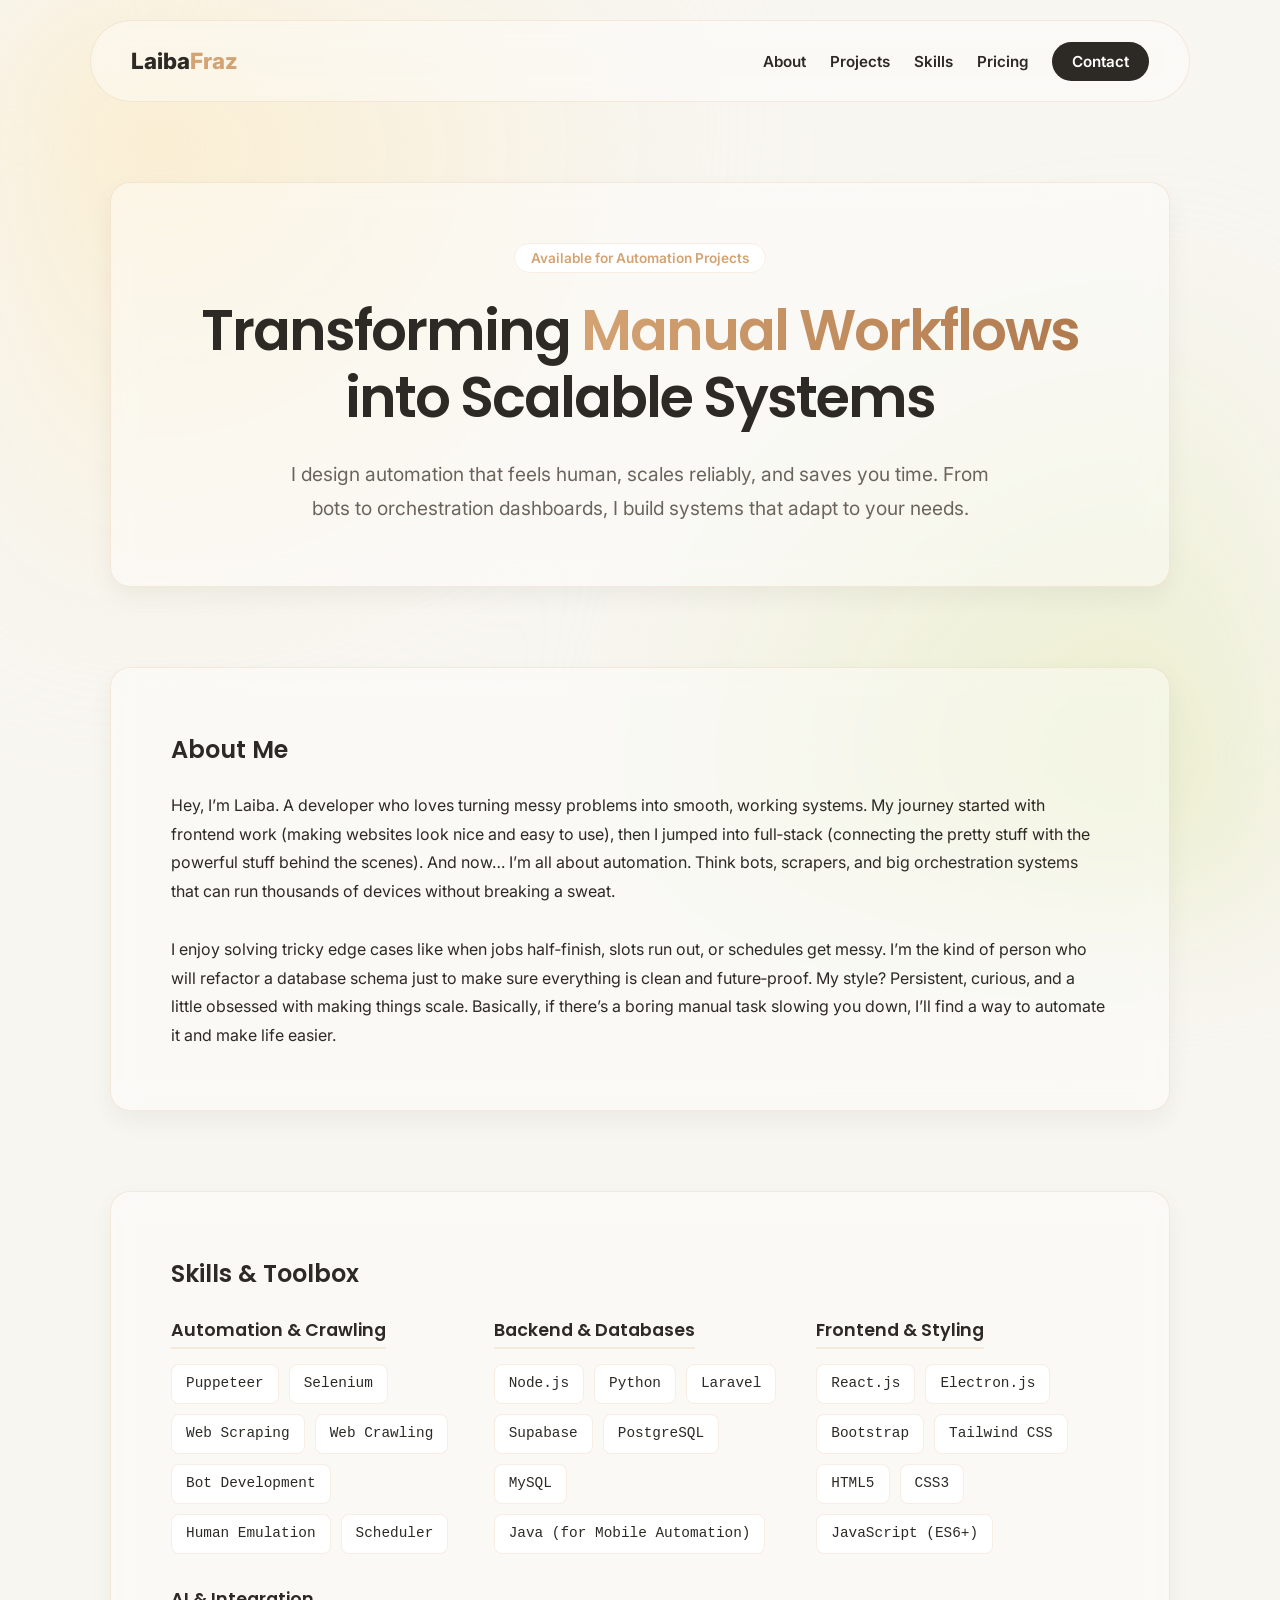
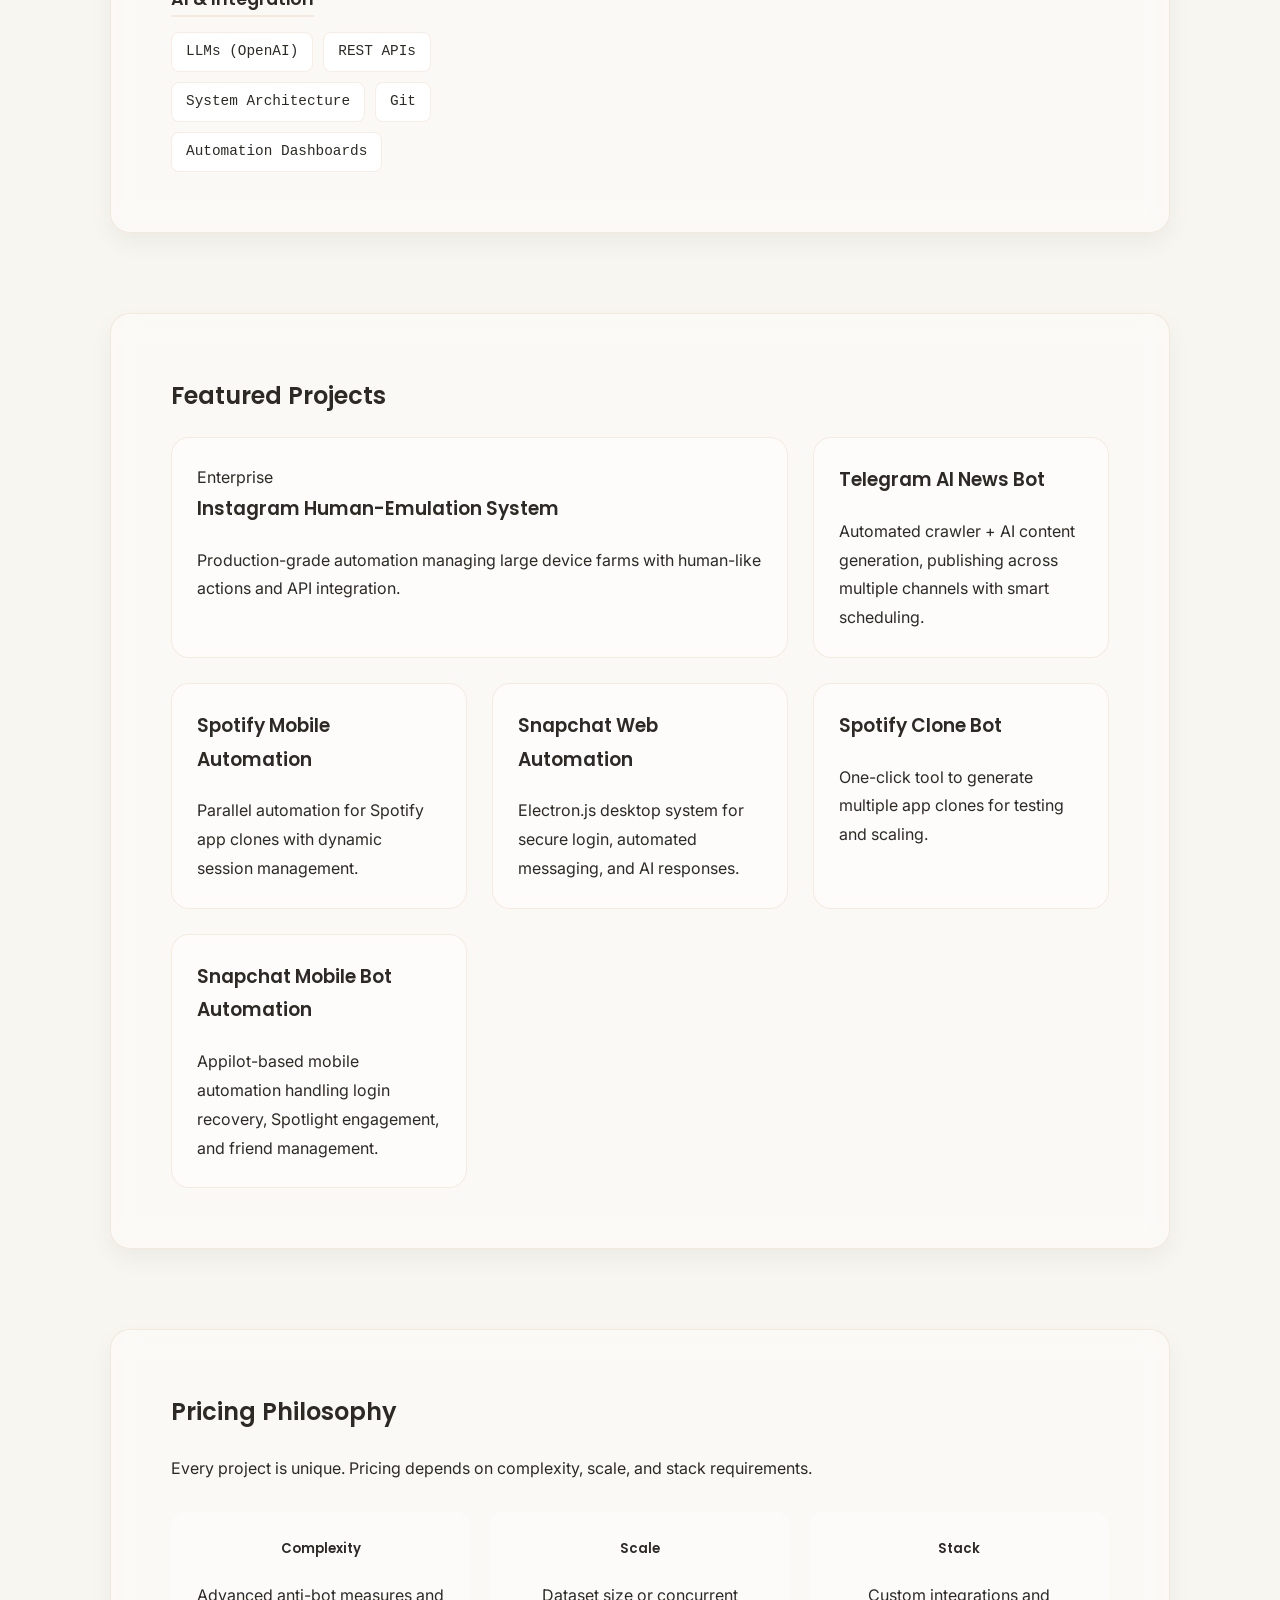
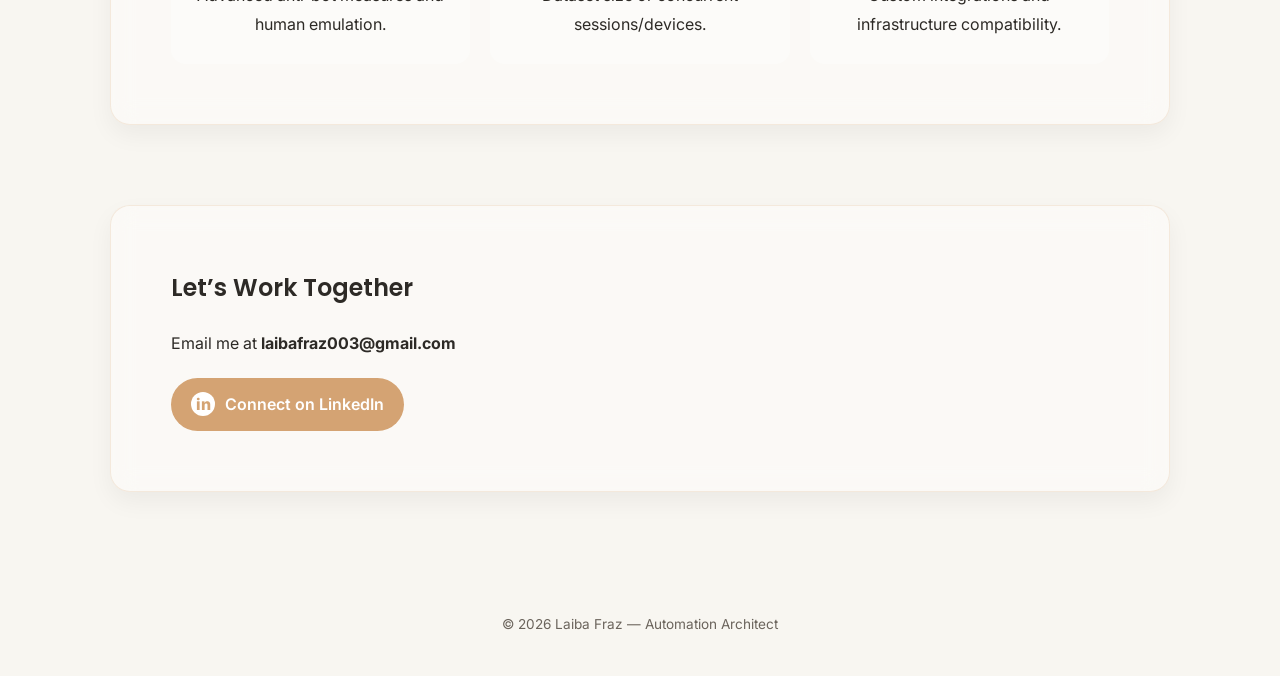
==== index.html @ 7b73992c "Add files via upload" ====
<!DOCTYPE html>
<html lang="en">
<head>
  <meta charset="UTF-8">
  <meta name="viewport" content="width=device-width, initial-scale=1.0">
  <title>Laiba Fraz | Automation Architect</title>
  <link rel="stylesheet" href="index.css">
  <link href="https://fonts.googleapis.com/css2?family=Poppins:wght@400;600;800&family=Inter:wght@300;400;600&display=swap" rel="stylesheet">
</head>
<body>

  <div class="blur-bg"></div>

  <!-- Navigation -->
  <nav class="glass-nav">
    <div class="logo">Laiba<span>Fraz</span></div>
    <div class="nav-links">
      <a href="#about">About</a>
      <a href="#projects">Projects</a>
      <a href="#skills">Skills</a>
      <a href="#pricing">Pricing</a>
      <a href="#contact" class="btn-contact">Contact</a>
    </div>
  </nav>

  <!-- Main Body -->
  <main class="container">

    <!-- Hero Section -->
    <section class="hero-section card">
      <div class="hero-content">
        <span class="status-badge">Available for Automation Projects</span>
        <h1>Transforming <span class="gradient-text">Manual Workflows</span> into Scalable Systems</h1>
        <p>I design automation that feels human, scales reliably, and saves you time. From bots to orchestration dashboards, I build systems that adapt to your needs.</p>
      </div>
    </section>

    <!-- About Section -->
    <section id="about" class="card">
      <h2>About Me</h2>
      <p>
        Hey, I’m Laiba. A developer who loves turning messy problems into smooth, working systems. My journey started with frontend work (making websites look nice and easy to use), then I jumped into full‑stack (connecting the pretty stuff with the powerful stuff behind the scenes). And now… I’m all about automation. Think bots, scrapers, and big orchestration systems that can run thousands of devices without breaking a sweat.
      </p>
      <br>
      <p>
        I enjoy solving tricky edge cases like when jobs half‑finish, slots run out, or schedules get messy. I’m the kind of person who will refactor a database schema just to make sure everything is clean and future‑proof. My style? Persistent, curious, and a little obsessed with making things scale. Basically, if there’s a boring manual task slowing you down, I’ll find a way to automate it and make life easier.
      </p>
    </section>

    <!-- Skills Section -->
    <section id="skills" class="card">
      <h2>Skills & Toolbox</h2>
      <div class="skills-container">

        <div class="skill-category">
          <h4>Automation & Crawling</h4>
          <div class="skill-chips">
            <span>Puppeteer</span><span>Selenium</span><span>Web Scraping</span>
            <span>Web Crawling</span><span>Bot Development</span><span>Human Emulation</span>
            <span>Scheduler</span>
          </div>
        </div>

        <div class="skill-category">
          <h4>Backend & Databases</h4>
          <div class="skill-chips">
            <span>Node.js</span><span>Python</span><span>Laravel</span>
            <span>Supabase</span><span>PostgreSQL</span><span>MySQL</span>
            <span>Java (for Mobile Automation)</span>
          </div>
        </div>

        <div class="skill-category">
          <h4>Frontend & Styling</h4>
          <div class="skill-chips">
            <span>React.js</span><span>Electron.js</span><span>Bootstrap</span>
            <span>Tailwind CSS</span><span>HTML5</span><span>CSS3</span>
            <span>JavaScript (ES6+)</span>
          </div>
        </div>

        <div class="skill-category">
          <h4>AI & Integration</h4>
          <div class="skill-chips">
            <span>LLMs (OpenAI)</span><span>REST APIs</span><span>System Architecture</span>
            <span>Git</span><span>Automation Dashboards</span>
          </div>
        </div>

      </div>
    </section>

    <!-- Projects Section -->
    <section id="projects" class="card">
      <h2>Featured Projects</h2>
      <div class="bento-grid">
        <a href="project-instagram.html" class="bento-item main-project glass">
          <span class="p-tag">Enterprise</span>
          <h3>Instagram Human-Emulation System</h3>
          <p>Production-grade automation managing large device farms with human-like actions and API integration.</p>
        </a>
        <a href="project-telegram.html" class="bento-item glass">
          <h3>Telegram AI News Bot</h3>
          <p>Automated crawler + AI content generation, publishing across multiple channels with smart scheduling.</p>
        </a>
        <a href="project-spotify.html" class="bento-item glass">
          <h3>Spotify Mobile Automation</h3>
          <p>Parallel automation for Spotify app clones with dynamic session management.</p>
        </a>
        <a href="project-snapchat.html" class="bento-item glass">
          <h3>Snapchat Web Automation</h3>
          <p>Electron.js desktop system for secure login, automated messaging, and AI responses.</p>
        </a>
        <a href="project-clone.html" class="bento-item glass">
          <h3>Spotify Clone Bot</h3>
          <p>One-click tool to generate multiple app clones for testing and scaling.</p>
        </a>
        <a href="project-snapchat-mobile.html" class="bento-item glass">
          <h3>Snapchat Mobile Bot Automation</h3>
          <p>Appilot-based mobile automation handling login recovery, Spotlight engagement, and friend management.</p>
        </a>

      </div>
    </section>

    <!-- Pricing Section -->
    <section id="pricing" class="card">
      <h2>Pricing Philosophy</h2>
      <p>Every project is unique. Pricing depends on complexity, scale, and stack requirements.</p>
      <div class="logic-grid">
        <div class="logic-box">
          <h5>Complexity</h5>
          <p>Advanced anti-bot measures and human emulation.</p>
        </div>
        <div class="logic-box">
          <h5>Scale</h5>
          <p>Dataset size or concurrent sessions/devices.</p>
        </div>
        <div class="logic-box">
          <h5>Stack</h5>
          <p>Custom integrations and infrastructure compatibility.</p>
        </div>
      </div>
    </section>

    <!-- Contact Section -->
    <section id="contact" class="card">
      <h2>Let’s Work Together</h2>
      <p>Email me at <strong>laibafraz003@gmail.com</strong></p>
      <div class="linkedin-badge">
        <a href="https://www.linkedin.com/in/laiba-fraz/" target="_blank">
          <span class="linkedin-icon">in</span> Connect on LinkedIn
        </a>
      </div>
    </section>

  </main>

  <!-- Footer -->
  <footer class="footer">
    <p>© 2026 Laiba Fraz — Automation Architect</p>
  </footer>

</body>
</html>
---- index.css ----
:root {
  --bg: #f8f6f1;
  --accent: #d4a373;
  --accent-dark: #b07a4e;
  --text: #2d2a26;
  --text-light: #6b645c;
  --glass: rgba(255, 255, 255, 0.4);
  --border: rgba(212, 163, 115, 0.2);
}

* { margin: 0; padding: 0; box-sizing: border-box; }
body {
  background-color: var(--bg);
  color: var(--text);
  font-family: 'Inter', sans-serif;
  line-height: 1.8;
  overflow-x: hidden;
}

h1, h2, h3, h4, h5 {
  font-family: 'Poppins', sans-serif;
  font-weight: 600;
  margin-bottom: 20px;
}

.container { max-width: 1100px; margin: 0 auto; padding: 0 20px; }

/* Background Animation */
.blur-bg {
  position: fixed; top: 0; left: 0; width: 100%; height: 100%;
  background: radial-gradient(circle at 10% 10%, #faedcd 0%, transparent 40%),
              radial-gradient(circle at 90% 90%, #e9edc9 0%, transparent 40%);
  z-index: -1; filter: blur(80px);
  animation: floatBg 20s infinite alternate ease-in-out;
}
@keyframes floatBg {
  0% { transform: translateY(0px) translateX(0px); }
  100% { transform: translateY(-40px) translateX(30px); }
}

/* Navigation */
.glass-nav {
  display: flex; justify-content: space-between; align-items: center;
  padding: 20px 40px; margin: 20px auto; width: 95%; max-width: 1100px;
  background: var(--glass); backdrop-filter: blur(15px);
  border: 1px solid var(--border); border-radius: 50px;
  position: sticky; top: 20px; z-index: 1000;
  animation: fadeDown 1s ease forwards;
}
@keyframes fadeDown {
  from { opacity: 0; transform: translateY(-20px); }
  to { opacity: 1; transform: translateY(0); }
}
.logo { font-weight: 800; font-size: 1.4rem; }
.logo span { color: var(--accent); }
.nav-links a {
  text-decoration: none; color: var(--text); margin-left: 20px;
  font-size: 0.95rem; font-weight: 600; position: relative;
}
.nav-links a::after {
  content: ""; position: absolute; bottom: -5px; left: 0;
  width: 0%; height: 2px; background: var(--accent);
  transition: width 0.3s ease;
}
.nav-links a:hover::after { width: 100%; }
.btn-contact {
  background: var(--text); color: #fff !important;
  padding: 10px 20px; border-radius: 50px;
  transition: all 0.3s ease;
}
.btn-contact:hover { background: var(--accent); transform: scale(1.05); }

/* Card-style Sections */
.card {
  background: var(--glass);
  backdrop-filter: blur(12px);
  border: 1px solid var(--border);
  border-radius: 20px;
  padding: 60px;
  margin: 80px 0;
  box-shadow: 0 10px 25px rgba(0,0,0,0.05);
  animation: fadeUp 1.2s ease forwards;
}
@keyframes fadeUp {
  from { opacity: 0; transform: translateY(40px); }
  to { opacity: 1; transform: translateY(0); }
}

/* Hero */
.hero-section { text-align: center; }
.status-badge {
  background: #fff; padding: 6px 16px; border-radius: 20px;
  border: 1px solid var(--border); font-size: 0.85rem;
  font-weight: 600; color: var(--accent);
}
h1 { font-size: 3.5rem; letter-spacing: -2px; line-height: 1.2; margin: 25px 0; }
.gradient-text {
  background: linear-gradient(90deg, var(--accent), var(--accent-dark));
  -webkit-background-clip: text; -webkit-text-fill-color: transparent;
  animation: gradientShift 5s infinite alternate;
}
@keyframes gradientShift {
  from { background-position: left; }
  to { background-position: right; }
}
.hero-content p { max-width: 700px; margin: 0 auto; font-size: 1.2rem; color: var(--text-light); }

/* Skills */
.skills-container { display: grid; grid-template-columns: repeat(auto-fit, minmax(220px, 1fr)); gap: 30px; }
.skill-category h4 { margin-bottom: 15px; font-size: 1.1rem; border-bottom: 2px solid var(--border); display: inline-block; }
.skill-chips { display: flex; flex-wrap: wrap; gap: 10px; }
.skill-chips span {
  background: #fff; border: 1px solid var(--border);
  padding: 6px 14px; border-radius: 8px;
  font-size: 0.9rem; font-family: 'Fira Code', monospace;
  transition: all 0.3s ease;
}
.skill-chips span:hover { background: var(--accent); color: #fff; transform: scale(1.1); }

/* Projects */
.bento-grid { display: grid; grid-template-columns: repeat(auto-fit, minmax(280px, 1fr)); gap: 25px; }
.bento-item {
  background: var(--glass); border: 1px solid var(--border);
  border-radius: 18px; padding: 25px;
  transition: all 0.4s ease; text-decoration: none; color: var(--text);
}
.bento-item:hover {
  transform: translateY(-8px) scale(1.02);
  background: #fff; border-color: var(--accent);
  box-shadow: 0 12px 25px rgba(0,0,0,0.1);
}
.main-project { grid-column: span 2; }

/* Pricing */
.logic-grid { display: grid; grid-template-columns: repeat(auto-fit, minmax(220px, 1fr)); gap: 20px; margin-top: 30px; }
.logic-box {
  text-align: center; padding: 25px;
  background: rgba(255,255,255,0.3);
  border-radius: 15px; transition: 0.3s ease;
}
.logic-box:hover { transform: translateY(-5px); background: #fff; box-shadow: 0 8px 15px rgba(0,0,0,0.1); }

/* Contact */
.linkedin-badge {
  margin-top: 20px;
}
.linkedin-badge a {
  display: inline-flex; align-items: center;
  background: var(--accent); color: #fff;
  padding: 12px 20px; border-radius: 50px;
  font-weight: 600; text-decoration: none;
  transition: all 0.3s ease;
}
.linkedin-badge a:hover { background: var(--accent-dark); transform: scale(1.05); }
.linkedin-icon {
  background: #fff; color: var(--accent);
  font-weight: 800; border-radius: 50%;
  width: 24px; height: 24px; display: flex;
  align-items: center; justify-content: center;
  margin-right: 10px;
}

/* Footer */
.footer { text-align: center; padding: 40px; color: var(--text-light); font-size: 0.85rem; }

/* Responsive */
@media (max-width: 768px) {
  h1 { font-size: 2.2rem; }
  .card { padding: 40px; margin: 60px 0; }
  .main-project { grid-column: span 1; }
}
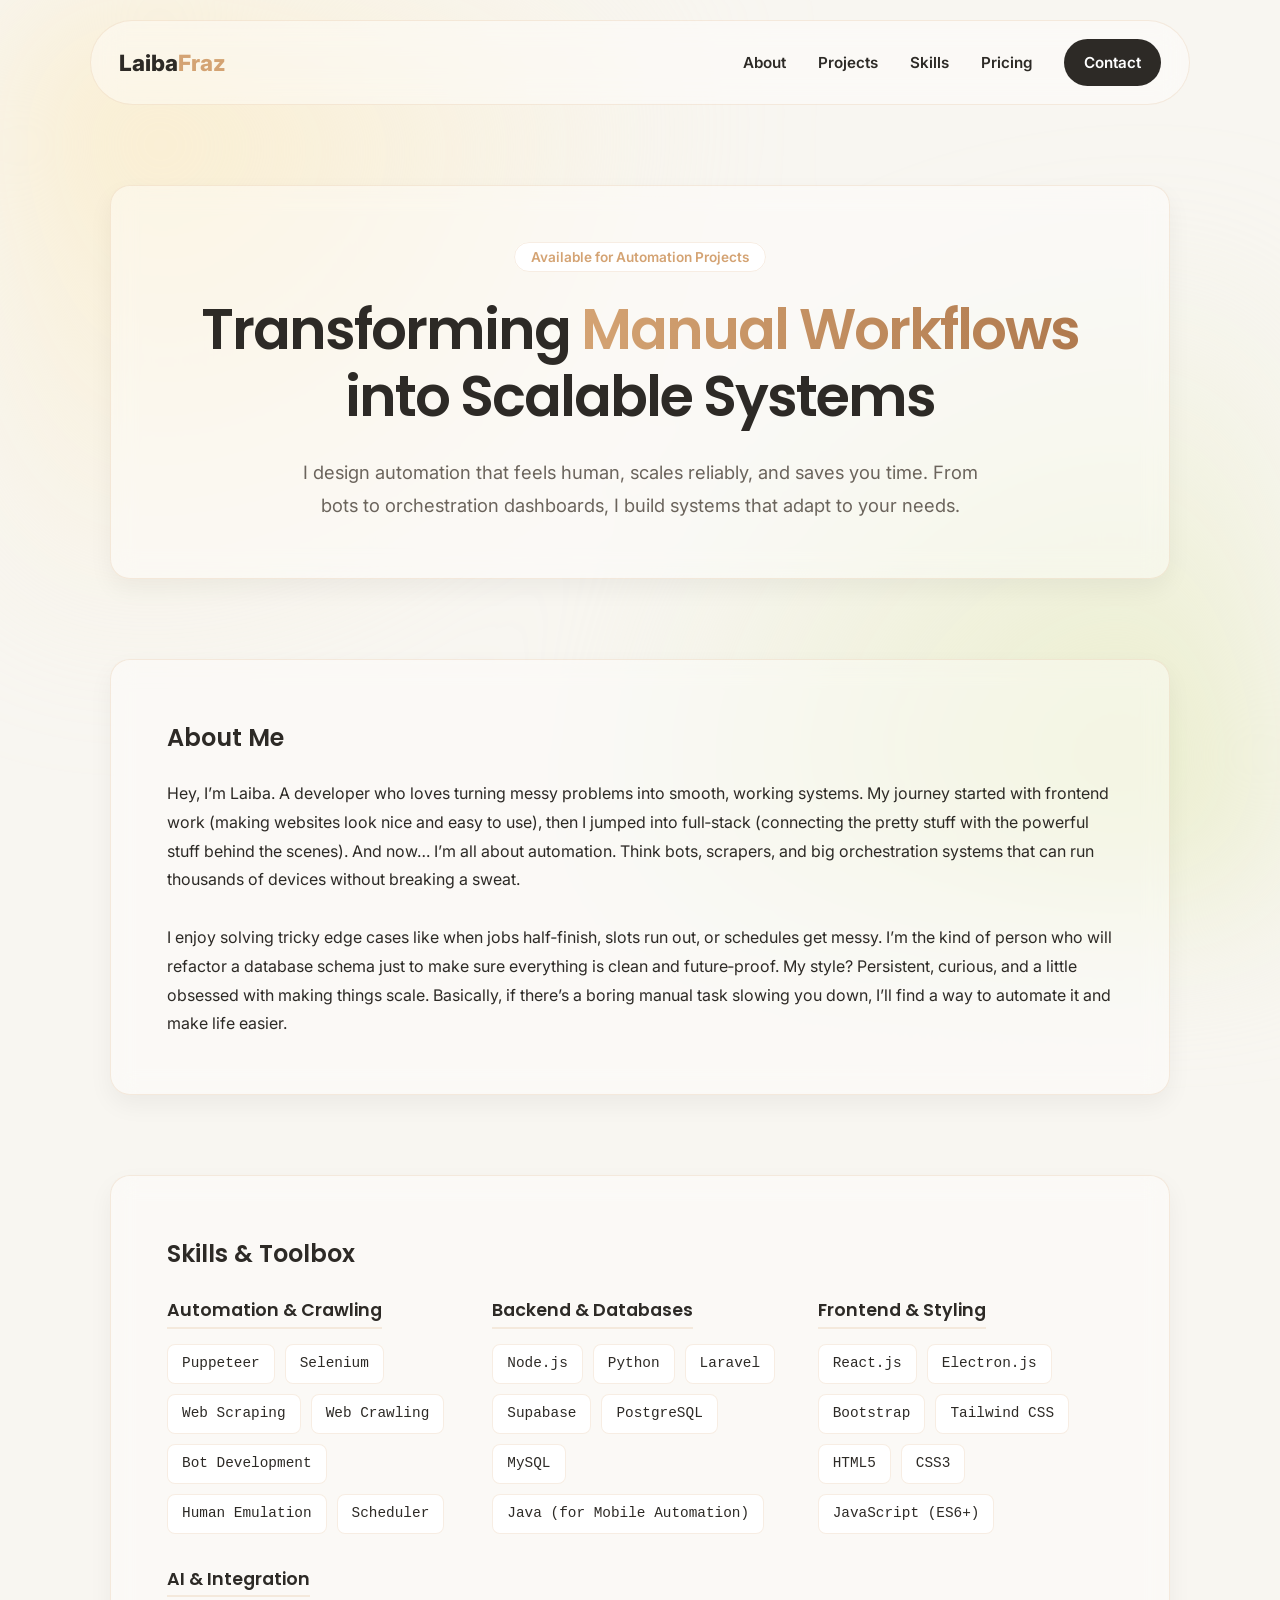
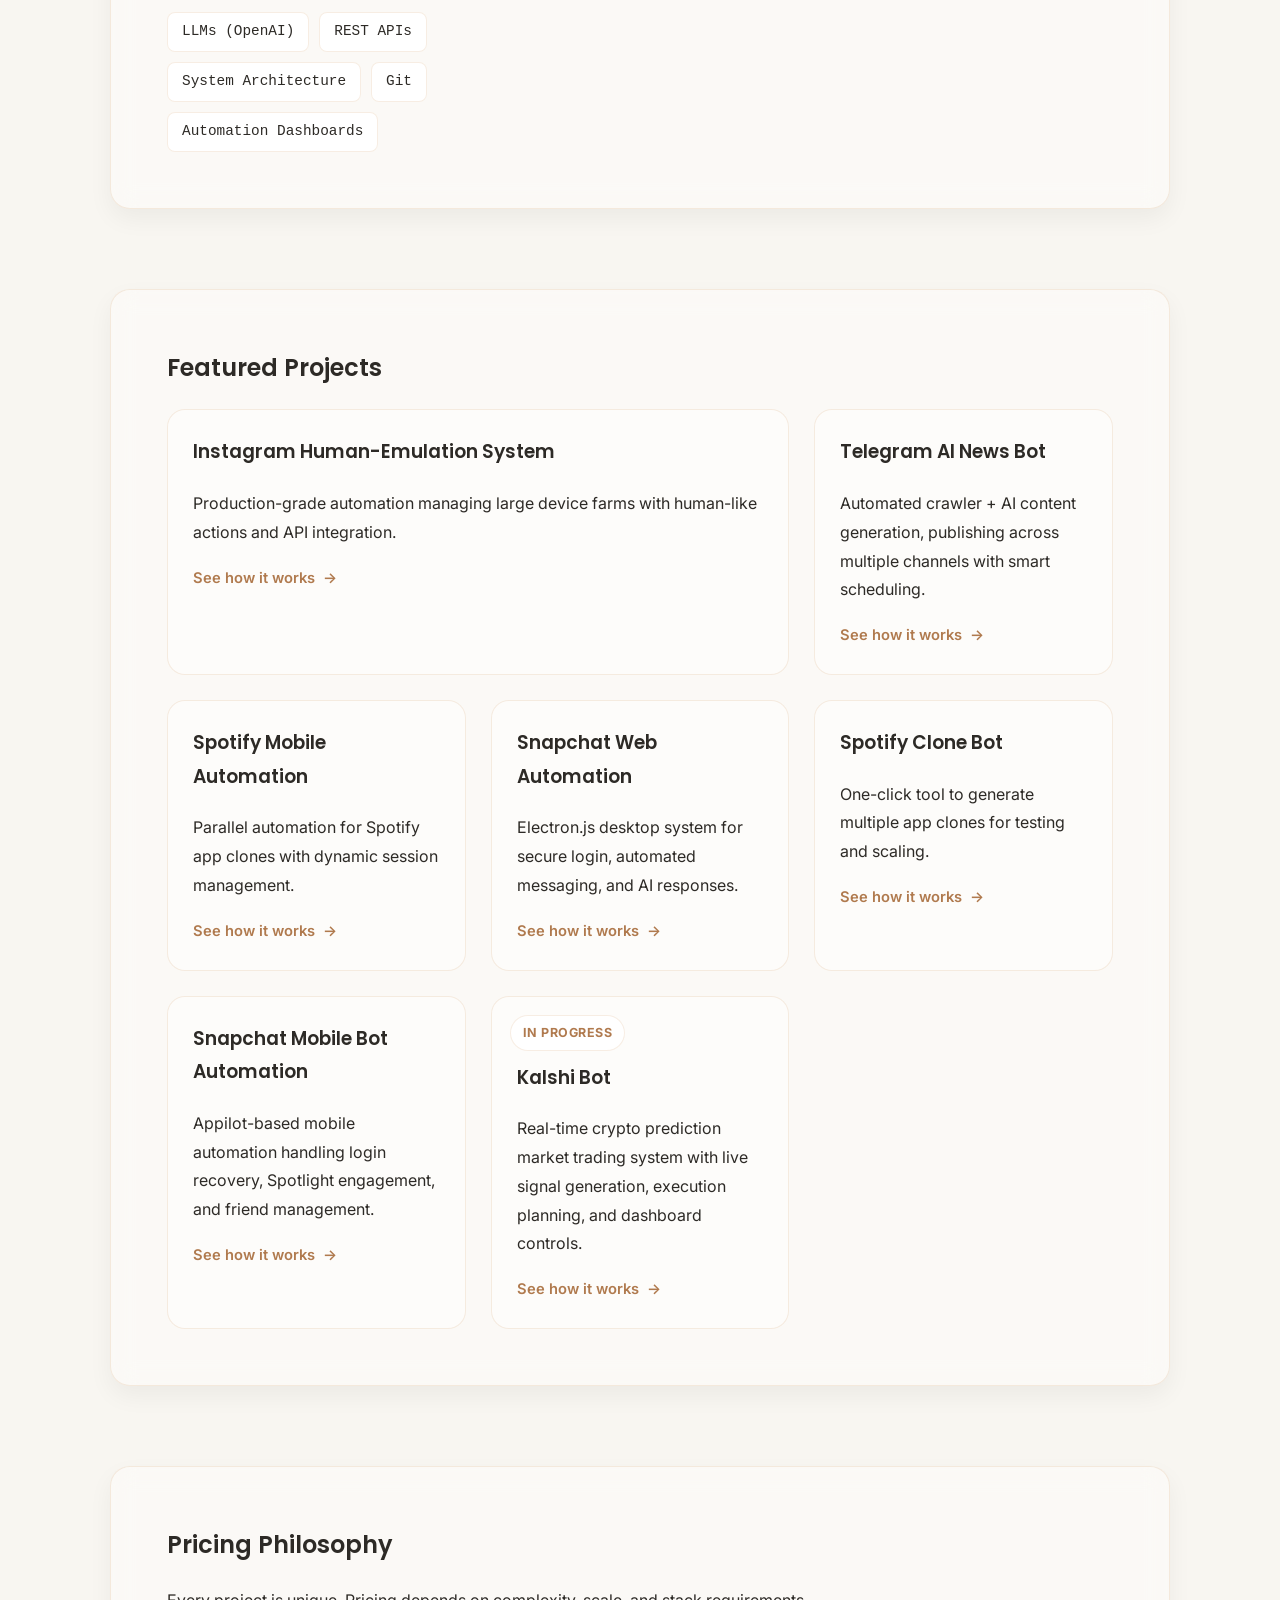
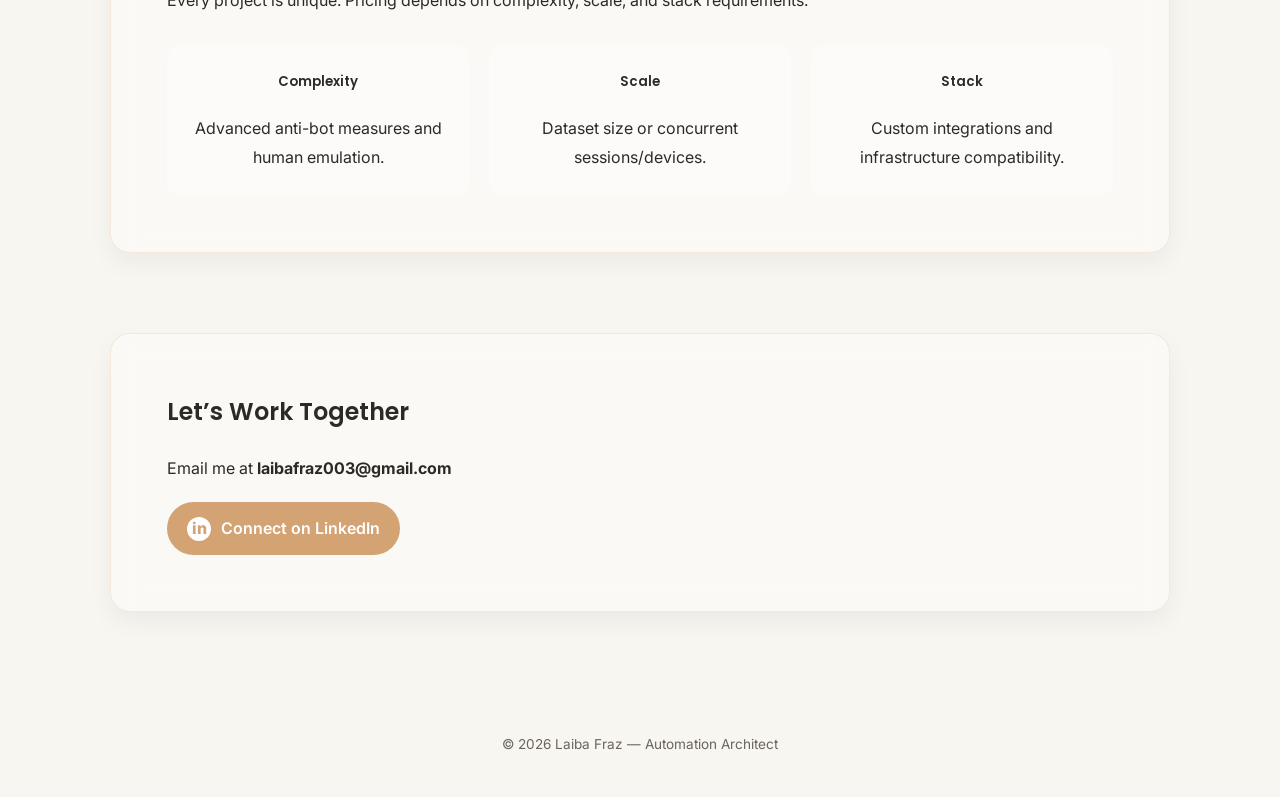
==== commit c5064c86: "Added Kalshi Project + Updated css + added hamburger menu in case of small screen" ====
--- a/index.html
+++ b/index.html
@@ -1,23 +1,29 @@
 <!DOCTYPE html>
 <html lang="en">
 <head>
-  <meta charset="UTF-8">
-  <meta name="viewport" content="width=device-width, initial-scale=1.0">
-  <title>Laiba Fraz | Automation Architect</title>
-  <link rel="stylesheet" href="index.css">
+  <meta charset="UTF-8">
+  <meta name="viewport" content="width=device-width, initial-scale=1.0">
+  <title>Laiba Fraz | Automation Architect</title>
+  <link rel="icon" href="data:image/svg+xml,<svg xmlns=%22http://www.w3.org/2000/svg%22 viewBox=%220 0 100 100%22><text y=%22.9em%22 font-size=%2290%22>🪪</text></svg>">
+  <link rel="stylesheet" href="index.css">
   <link href="https://fonts.googleapis.com/css2?family=Poppins:wght@400;600;800&family=Inter:wght@300;400;600&display=swap" rel="stylesheet">
 </head>
 <body>
 
   <div class="blur-bg"></div>
 
-  <!-- Navigation -->
-  <nav class="glass-nav">
-    <div class="logo">Laiba<span>Fraz</span></div>
-    <div class="nav-links">
-      <a href="#about">About</a>
-      <a href="#projects">Projects</a>
-      <a href="#skills">Skills</a>
+  <!-- Navigation -->
+  <nav class="glass-nav">
+    <div class="logo">Laiba<span>Fraz</span></div>
+    <button class="nav-toggle" type="button" aria-label="Toggle navigation" aria-expanded="false" aria-controls="site-nav">
+      <span></span>
+      <span></span>
+      <span></span>
+    </button>
+    <div class="nav-links" id="site-nav">
+      <a href="#about">About</a>
+      <a href="#projects">Projects</a>
+      <a href="#skills">Skills</a>
       <a href="#pricing">Pricing</a>
       <a href="#contact" class="btn-contact">Contact</a>
     </div>
@@ -94,34 +100,45 @@
     <section id="projects" class="card">
       <h2>Featured Projects</h2>
       <div class="bento-grid">
-        <a href="project-instagram.html" class="bento-item main-project glass">
-          <span class="p-tag">Enterprise</span>
-          <h3>Instagram Human-Emulation System</h3>
-          <p>Production-grade automation managing large device farms with human-like actions and API integration.</p>
-        </a>
-        <a href="project-telegram.html" class="bento-item glass">
-          <h3>Telegram AI News Bot</h3>
-          <p>Automated crawler + AI content generation, publishing across multiple channels with smart scheduling.</p>
-        </a>
-        <a href="project-spotify.html" class="bento-item glass">
-          <h3>Spotify Mobile Automation</h3>
-          <p>Parallel automation for Spotify app clones with dynamic session management.</p>
-        </a>
-        <a href="project-snapchat.html" class="bento-item glass">
-          <h3>Snapchat Web Automation</h3>
-          <p>Electron.js desktop system for secure login, automated messaging, and AI responses.</p>
-        </a>
-        <a href="project-clone.html" class="bento-item glass">
-          <h3>Spotify Clone Bot</h3>
-          <p>One-click tool to generate multiple app clones for testing and scaling.</p>
-        </a>
-        <a href="project-snapchat-mobile.html" class="bento-item glass">
-          <h3>Snapchat Mobile Bot Automation</h3>
-          <p>Appilot-based mobile automation handling login recovery, Spotlight engagement, and friend management.</p>
-        </a>
-
-      </div>
-    </section>
+        <a href="project-instagram.html" class="bento-item main-project glass">
+          <h3>Instagram Human-Emulation System</h3>
+          <p>Production-grade automation managing large device farms with human-like actions and API integration.</p>
+          <span class="card-cta">See how it works <span aria-hidden="true">→</span></span>
+        </a>
+        <a href="project-telegram.html" class="bento-item glass">
+          <h3>Telegram AI News Bot</h3>
+          <p>Automated crawler + AI content generation, publishing across multiple channels with smart scheduling.</p>
+          <span class="card-cta">See how it works <span aria-hidden="true">→</span></span>
+        </a>
+        <a href="project-spotify.html" class="bento-item glass">
+          <h3>Spotify Mobile Automation</h3>
+          <p>Parallel automation for Spotify app clones with dynamic session management.</p>
+          <span class="card-cta">See how it works <span aria-hidden="true">→</span></span>
+        </a>
+        <a href="project-snapchat.html" class="bento-item glass">
+          <h3>Snapchat Web Automation</h3>
+          <p>Electron.js desktop system for secure login, automated messaging, and AI responses.</p>
+          <span class="card-cta">See how it works <span aria-hidden="true">→</span></span>
+        </a>
+        <a href="project-clone.html" class="bento-item glass">
+          <h3>Spotify Clone Bot</h3>
+          <p>One-click tool to generate multiple app clones for testing and scaling.</p>
+          <span class="card-cta">See how it works <span aria-hidden="true">→</span></span>
+        </a>
+        <a href="project-snapchat-mobile.html" class="bento-item glass">
+          <h3>Snapchat Mobile Bot Automation</h3>
+          <p>Appilot-based mobile automation handling login recovery, Spotlight engagement, and friend management.</p>
+          <span class="card-cta">See how it works <span aria-hidden="true">→</span></span>
+        </a>
+        <a href="project-kalshi.html" class="bento-item glass tagged-card">
+          <span class="p-tag">In Progress</span>
+          <h3>Kalshi Bot</h3>
+          <p>Real-time crypto prediction market trading system with live signal generation, execution planning, and dashboard controls.</p>
+          <span class="card-cta">See how it works <span aria-hidden="true">→</span></span>
+        </a>
+
+      </div>
+    </section>
 
     <!-- Pricing Section -->
     <section id="pricing" class="card">
@@ -146,7 +163,7 @@
     <!-- Contact Section -->
     <section id="contact" class="card">
       <h2>Let’s Work Together</h2>
-      <p>Email me at <strong>laibafraz003@gmail.com</strong></p>
+      <p>Email me at <strong><a href="mailto:laibafraz003@gmail.com" class="email-link">laibafraz003@gmail.com</a></strong></p>
       <div class="linkedin-badge">
         <a href="https://www.linkedin.com/in/laiba-fraz/" target="_blank">
           <span class="linkedin-icon">in</span> Connect on LinkedIn
@@ -161,5 +178,42 @@
     <p>© 2026 Laiba Fraz — Automation Architect</p>
   </footer>
 
-</body>
-</html>
+  <script>
+    const navToggle = document.querySelector('.nav-toggle');
+    const siteNav = document.getElementById('site-nav');
+    const projectCards = document.querySelectorAll('.bento-item');
+
+    if (navToggle && siteNav) {
+      navToggle.addEventListener('click', () => {
+        const isOpen = siteNav.classList.toggle('is-open');
+        navToggle.setAttribute('aria-expanded', String(isOpen));
+      });
+
+      siteNav.querySelectorAll('a').forEach((link) => {
+        link.addEventListener('click', () => {
+          siteNav.classList.remove('is-open');
+          navToggle.setAttribute('aria-expanded', 'false');
+        });
+      });
+    }
+
+    if ('IntersectionObserver' in window) {
+      const cardObserver = new IntersectionObserver((entries) => {
+        entries.forEach((entry) => {
+          if (entry.isIntersecting) {
+            entry.target.classList.add('is-visible');
+            cardObserver.unobserve(entry.target);
+          }
+        });
+      }, { threshold: 0.2 });
+
+      projectCards.forEach((card, index) => {
+        card.style.transitionDelay = `${index * 70}ms`;
+        cardObserver.observe(card);
+      });
+    } else {
+      projectCards.forEach((card) => card.classList.add('is-visible'));
+    }
+  </script>
+</body>
+</html>
--- a/index.css
+++ b/index.css
@@ -9,13 +9,13 @@
 }
 
 * { margin: 0; padding: 0; box-sizing: border-box; }
-body {
-  background-color: var(--bg);
-  color: var(--text);
-  font-family: 'Inter', sans-serif;
-  line-height: 1.8;
-  overflow-x: hidden;
-}
+body {
+  background-color: var(--bg);
+  color: var(--text);
+  font-family: 'Inter', sans-serif;
+  line-height: 1.8;
+  overflow-x: hidden;
+}
 
 h1, h2, h3, h4, h5 {
   font-family: 'Poppins', sans-serif;
@@ -23,7 +23,7 @@
   margin-bottom: 20px;
 }
 
-.container { max-width: 1100px; margin: 0 auto; padding: 0 20px; }
+.container { max-width: 1100px; margin: 0 auto; padding: 0 20px; }
 
 /* Background Animation */
 .blur-bg {
@@ -39,24 +39,55 @@
 }
 
 /* Navigation */
-.glass-nav {
-  display: flex; justify-content: space-between; align-items: center;
-  padding: 20px 40px; margin: 20px auto; width: 95%; max-width: 1100px;
-  background: var(--glass); backdrop-filter: blur(15px);
-  border: 1px solid var(--border); border-radius: 50px;
-  position: sticky; top: 20px; z-index: 1000;
-  animation: fadeDown 1s ease forwards;
-}
+.glass-nav {
+  display: flex; justify-content: space-between; align-items: center;
+  gap: 20px;
+  padding: 18px 28px; margin: 20px auto; width: min(95%, 1100px);
+  background: var(--glass); backdrop-filter: blur(15px);
+  border: 1px solid var(--border); border-radius: 50px;
+  position: sticky; top: 20px; z-index: 1000;
+  animation: fadeDown 1s ease forwards;
+}
 @keyframes fadeDown {
   from { opacity: 0; transform: translateY(-20px); }
   to { opacity: 1; transform: translateY(0); }
 }
-.logo { font-weight: 800; font-size: 1.4rem; }
-.logo span { color: var(--accent); }
-.nav-links a {
-  text-decoration: none; color: var(--text); margin-left: 20px;
-  font-size: 0.95rem; font-weight: 600; position: relative;
-}
+.logo { font-weight: 800; font-size: 1.4rem; }
+.logo span { color: var(--accent); }
+.nav-toggle {
+  display: none;
+  width: 46px;
+  height: 46px;
+  border: 1px solid var(--border);
+  border-radius: 14px;
+  background: rgba(255, 255, 255, 0.72);
+  cursor: pointer;
+  align-items: center;
+  justify-content: center;
+  flex-direction: column;
+  gap: 5px;
+}
+.nav-toggle span {
+  width: 18px;
+  height: 2px;
+  border-radius: 999px;
+  background: var(--text);
+  display: block;
+}
+.nav-links {
+  display: flex;
+  align-items: center;
+  justify-content: flex-end;
+  flex-wrap: wrap;
+  gap: 12px;
+}
+.nav-links a {
+  text-decoration: none; color: var(--text); margin-left: 20px;
+  font-size: 0.95rem; font-weight: 600; position: relative;
+}
+.nav-links a:first-child {
+  margin-left: 0;
+}
 .nav-links a::after {
   content: ""; position: absolute; bottom: -5px; left: 0;
   width: 0%; height: 2px; background: var(--accent);
@@ -71,16 +102,16 @@
 .btn-contact:hover { background: var(--accent); transform: scale(1.05); }
 
 /* Card-style Sections */
-.card {
-  background: var(--glass);
-  backdrop-filter: blur(12px);
-  border: 1px solid var(--border);
-  border-radius: 20px;
-  padding: 60px;
-  margin: 80px 0;
-  box-shadow: 0 10px 25px rgba(0,0,0,0.05);
-  animation: fadeUp 1.2s ease forwards;
-}
+.card {
+  background: var(--glass);
+  backdrop-filter: blur(12px);
+  border: 1px solid var(--border);
+  border-radius: 20px;
+  padding: 56px;
+  margin: 80px 0;
+  box-shadow: 0 10px 25px rgba(0,0,0,0.05);
+  animation: fadeUp 1.2s ease forwards;
+}
 @keyframes fadeUp {
   from { opacity: 0; transform: translateY(40px); }
   to { opacity: 1; transform: translateY(0); }
@@ -93,7 +124,7 @@
   border: 1px solid var(--border); font-size: 0.85rem;
   font-weight: 600; color: var(--accent);
 }
-h1 { font-size: 3.5rem; letter-spacing: -2px; line-height: 1.2; margin: 25px 0; }
+h1 { font-size: clamp(2.4rem, 6vw, 3.5rem); letter-spacing: -2px; line-height: 1.2; margin: 25px 0; }
 .gradient-text {
   background: linear-gradient(90deg, var(--accent), var(--accent-dark));
   -webkit-background-clip: text; -webkit-text-fill-color: transparent;
@@ -103,7 +134,7 @@
   from { background-position: left; }
   to { background-position: right; }
 }
-.hero-content p { max-width: 700px; margin: 0 auto; font-size: 1.2rem; color: var(--text-light); }
+.hero-content p { max-width: 700px; margin: 0 auto; font-size: 1.15rem; color: var(--text-light); }
 
 /* Skills */
 .skills-container { display: grid; grid-template-columns: repeat(auto-fit, minmax(220px, 1fr)); gap: 30px; }
@@ -118,18 +149,69 @@
 .skill-chips span:hover { background: var(--accent); color: #fff; transform: scale(1.1); }
 
 /* Projects */
-.bento-grid { display: grid; grid-template-columns: repeat(auto-fit, minmax(280px, 1fr)); gap: 25px; }
-.bento-item {
-  background: var(--glass); border: 1px solid var(--border);
-  border-radius: 18px; padding: 25px;
-  transition: all 0.4s ease; text-decoration: none; color: var(--text);
-}
-.bento-item:hover {
-  transform: translateY(-8px) scale(1.02);
-  background: #fff; border-color: var(--accent);
-  box-shadow: 0 12px 25px rgba(0,0,0,0.1);
-}
-.main-project { grid-column: span 2; }
+.bento-grid { display: grid; grid-template-columns: repeat(auto-fit, minmax(260px, 1fr)); gap: 25px; }
+.bento-item {
+  background: var(--glass); border: 1px solid var(--border);
+  border-radius: 18px; padding: 25px;
+  position: relative;
+  transition: transform 0.4s ease, background 0.4s ease, border-color 0.4s ease, box-shadow 0.4s ease, opacity 0.6s ease;
+  text-decoration: none; color: var(--text);
+  opacity: 0;
+  transform: translateY(24px);
+}
+.bento-item.is-visible {
+  opacity: 1;
+  transform: translateY(0);
+}
+.p-tag {
+  display: inline-block;
+  margin-bottom: 12px;
+  padding: 6px 12px;
+  border-radius: 999px;
+  background: #fff;
+  border: 1px solid var(--border);
+  color: var(--accent-dark);
+  font-size: 0.78rem;
+  font-weight: 700;
+  letter-spacing: 0.04em;
+  text-transform: uppercase;
+}
+.tagged-card {
+  padding-top: 64px;
+}
+.tagged-card .p-tag {
+  position: absolute;
+  top: 18px;
+  left: 18px;
+  margin-bottom: 0;
+}
+.bento-item:hover {
+  transform: translateY(-8px) scale(1.02);
+  background: #fff; border-color: var(--accent);
+  box-shadow: 0 12px 25px rgba(0,0,0,0.1);
+}
+.card-cta {
+  display: inline-flex;
+  align-items: center;
+  gap: 8px;
+  margin-top: 18px;
+  font-size: 0.92rem;
+  font-weight: 600;
+  color: var(--accent-dark);
+}
+.card-cta span {
+  display: inline-block;
+  transition: transform 0.25s ease;
+}
+.bento-item:hover .card-cta span,
+.bento-item:focus-visible .card-cta span {
+  transform: translateX(5px);
+}
+.bento-item:hover .card-cta,
+.bento-item:focus-visible .card-cta {
+  color: var(--accent);
+}
+.main-project { grid-column: span 2; }
 
 /* Pricing */
 .logic-grid { display: grid; grid-template-columns: repeat(auto-fit, minmax(220px, 1fr)); gap: 20px; margin-top: 30px; }
@@ -140,10 +222,20 @@
 }
 .logic-box:hover { transform: translateY(-5px); background: #fff; box-shadow: 0 8px 15px rgba(0,0,0,0.1); }
 
-/* Contact */
-.linkedin-badge {
-  margin-top: 20px;
-}
+/* Contact */
+.email-link {
+  color: var(--text);
+  text-decoration: none;
+  border-bottom: 1px solid transparent;
+  transition: color 0.25s ease, border-color 0.25s ease;
+}
+.email-link:hover {
+  color: var(--accent-dark);
+  border-color: var(--accent-dark);
+}
+.linkedin-badge {
+  margin-top: 20px;
+}
 .linkedin-badge a {
   display: inline-flex; align-items: center;
   background: var(--accent); color: #fff;
@@ -164,8 +256,88 @@
 .footer { text-align: center; padding: 40px; color: var(--text-light); font-size: 0.85rem; }
 
 /* Responsive */
-@media (max-width: 768px) {
-  h1 { font-size: 2.2rem; }
-  .card { padding: 40px; margin: 60px 0; }
-  .main-project { grid-column: span 1; }
-}
+@media (max-width: 768px) {
+  .glass-nav {
+    top: 12px;
+    width: calc(100% - 24px);
+    margin: 12px auto;
+    padding: 16px 18px;
+    border-radius: 28px;
+    align-items: center;
+    justify-content: space-between;
+    flex-wrap: wrap;
+  }
+
+  .nav-toggle {
+    display: inline-flex;
+  }
+
+  .nav-links {
+    width: 100%;
+    display: none;
+    margin-top: 14px;
+    padding-top: 14px;
+    border-top: 1px solid var(--border);
+    flex-direction: column;
+    align-items: stretch;
+    gap: 14px;
+  }
+
+  .nav-links.is-open {
+    display: flex;
+  }
+
+  .nav-links a {
+    margin-left: 0;
+    font-size: 1.05rem;
+    padding: 10px 0;
+    display: inline-block;
+    width: fit-content;
+  }
+
+  .btn-contact {
+    background: var(--text);
+    color: #fff !important;
+    border-radius: 50px;
+    display: inline-flex;
+    justify-content: center;
+    align-items: center;
+    text-align: center;
+    min-width: 124px;
+    padding: 12px 24px;
+    width: auto;
+  }
+
+  .btn-contact:hover {
+    background: var(--accent);
+    color: #fff !important;
+    transform: scale(1.05);
+  }
+
+  h1 { font-size: 2.2rem; }
+  .container { padding: 0 14px; }
+  .card { padding: 34px 22px; margin: 44px 0; border-radius: 18px; }
+  .hero-content p { font-size: 1rem; }
+  .main-project { grid-column: span 1; }
+}
+
+@media (max-width: 480px) {
+  .logo { font-size: 1.2rem; }
+  .status-badge { font-size: 0.78rem; }
+  h1 { font-size: 1.9rem; letter-spacing: -1px; }
+  .card { padding: 26px 16px; margin: 34px 0; }
+  .skills-container,
+  .logic-grid,
+  .bento-grid {
+    grid-template-columns: 1fr;
+  }
+
+  .tagged-card {
+    padding-top: 60px;
+  }
+
+  .tagged-card .p-tag {
+    top: 16px;
+    left: 16px;
+  }
+}
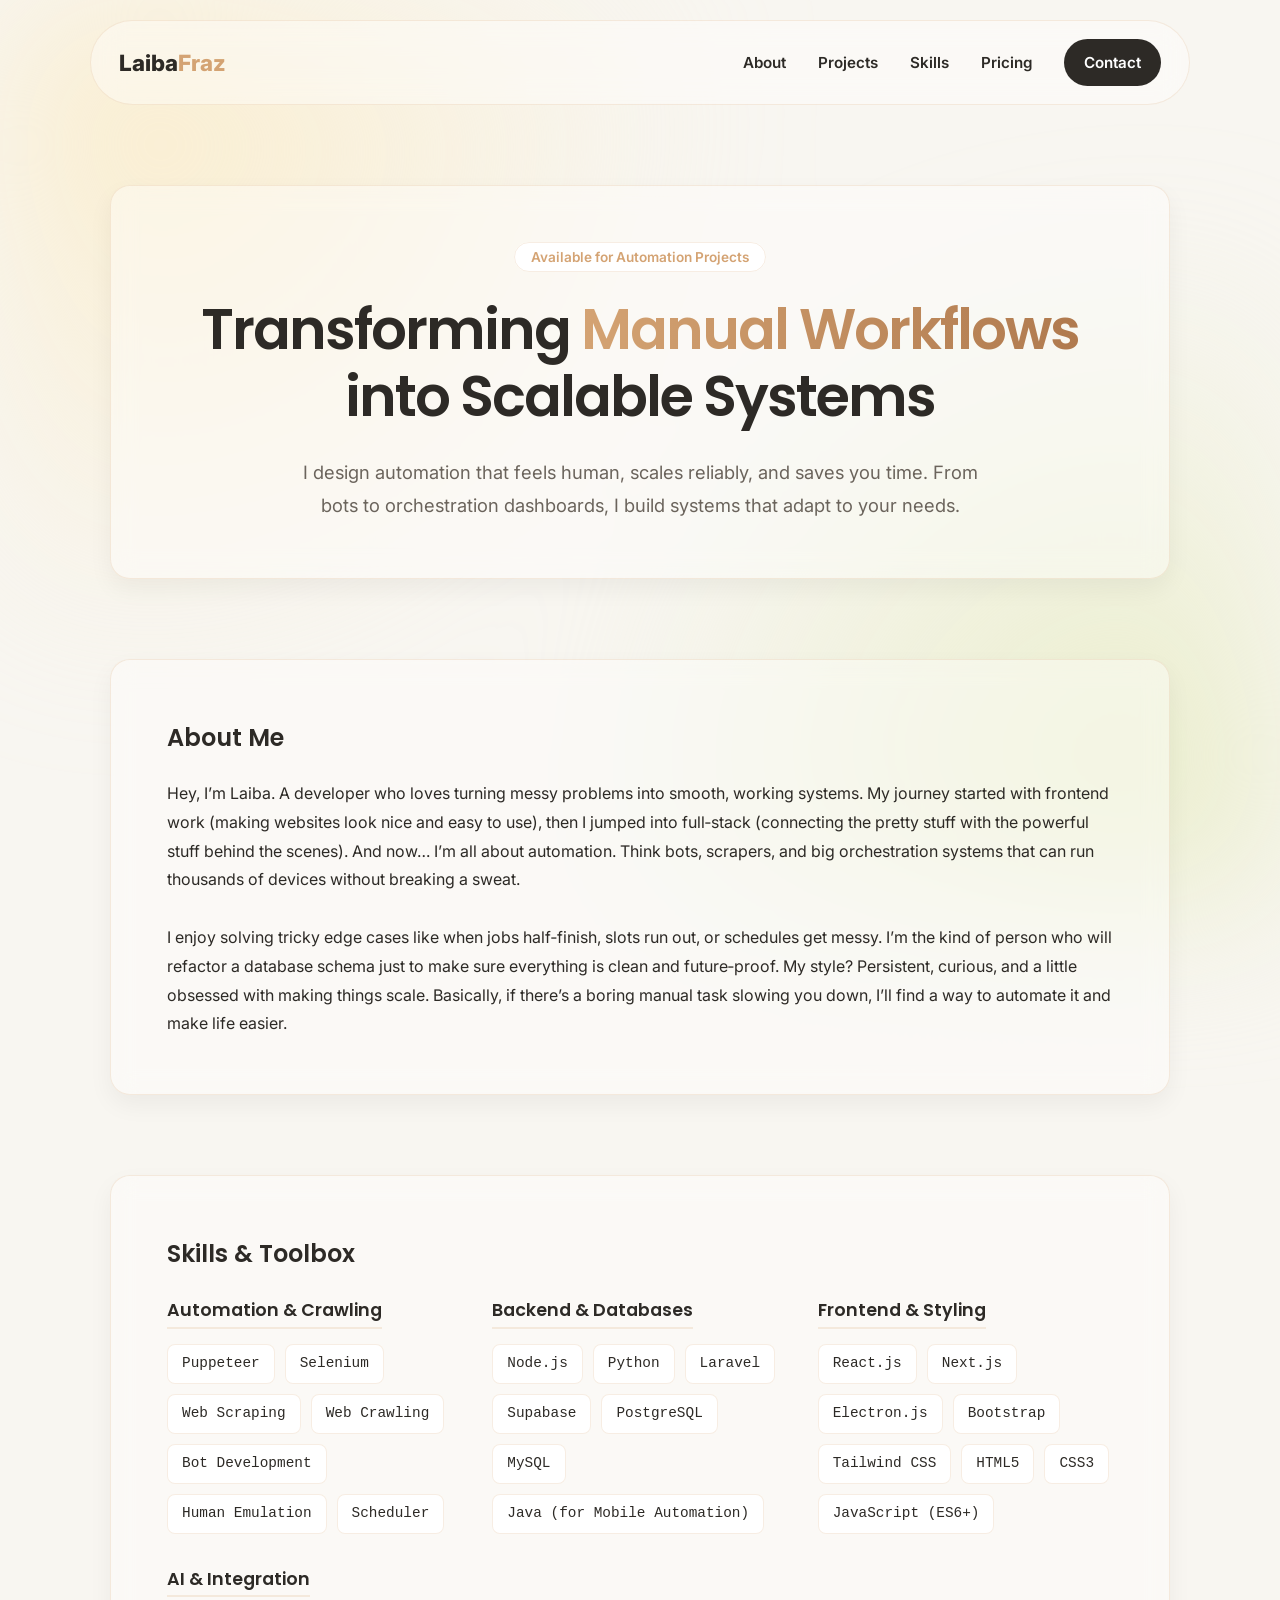
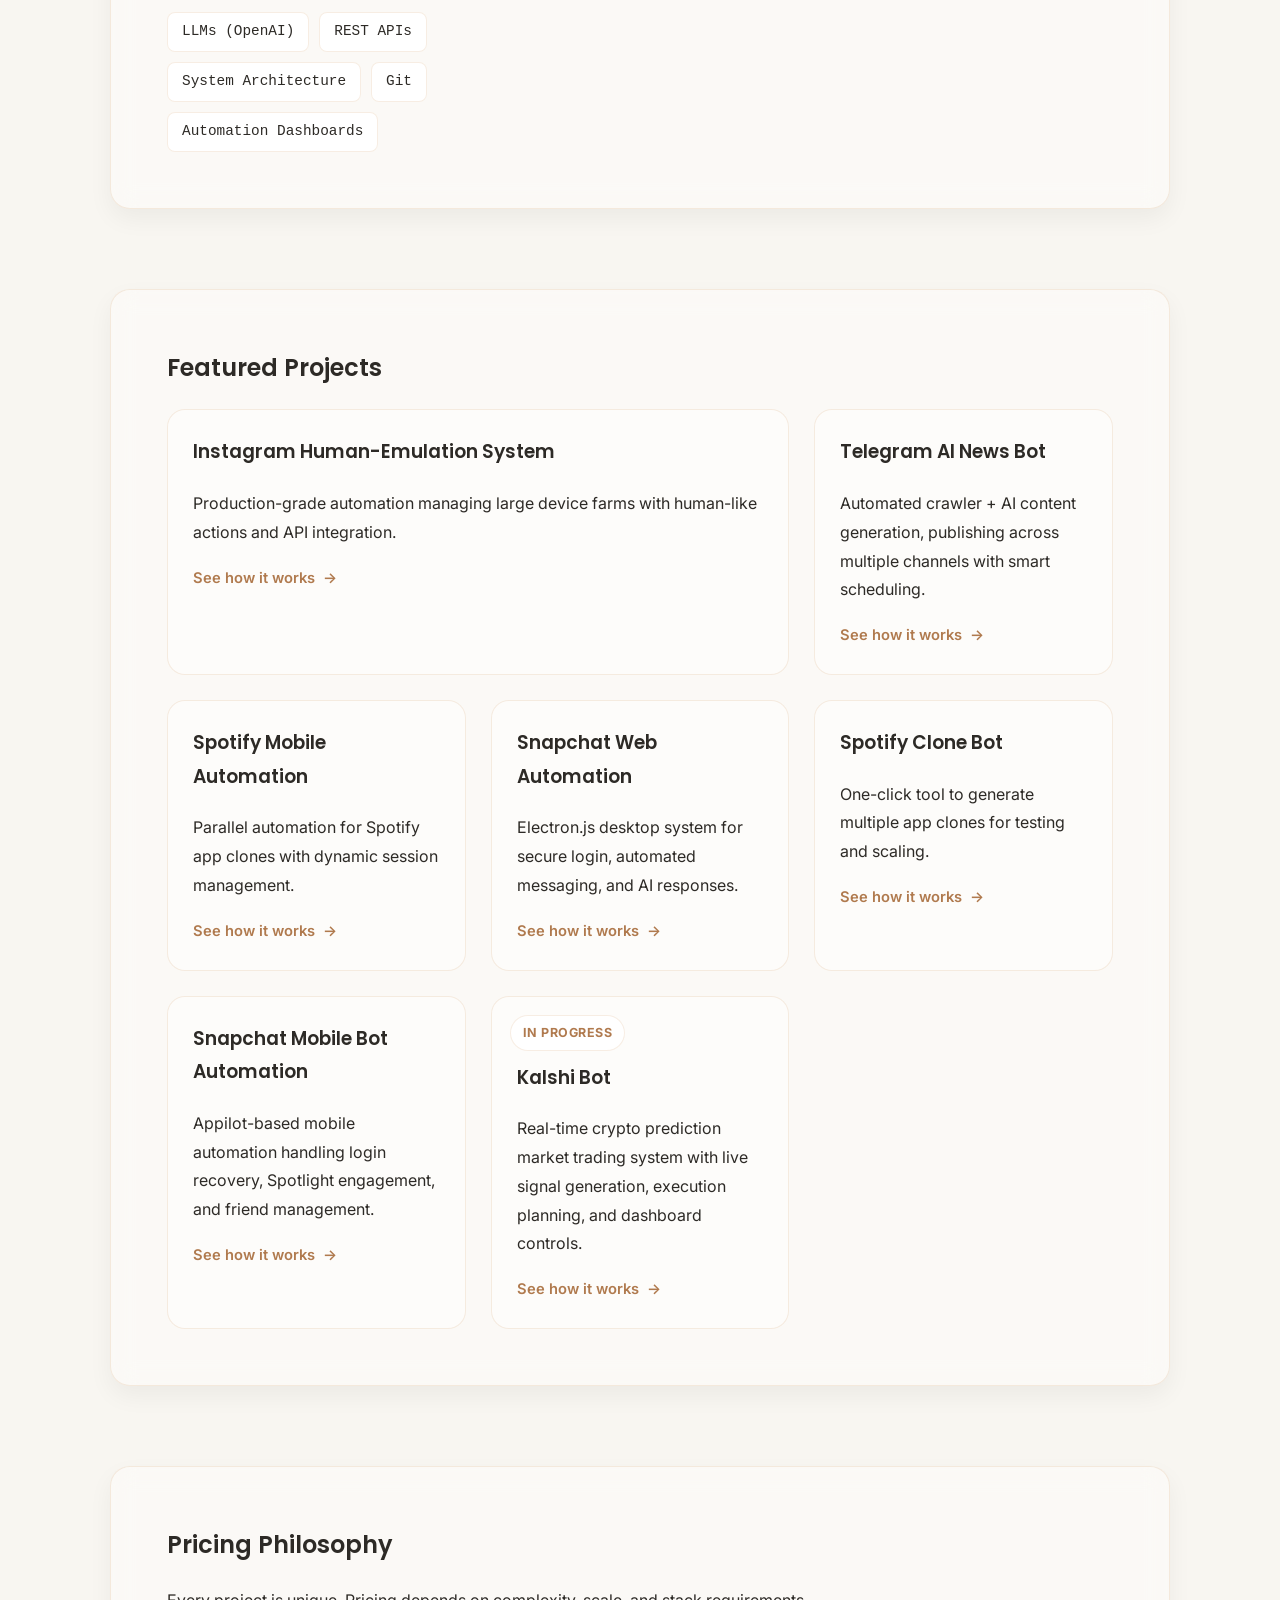
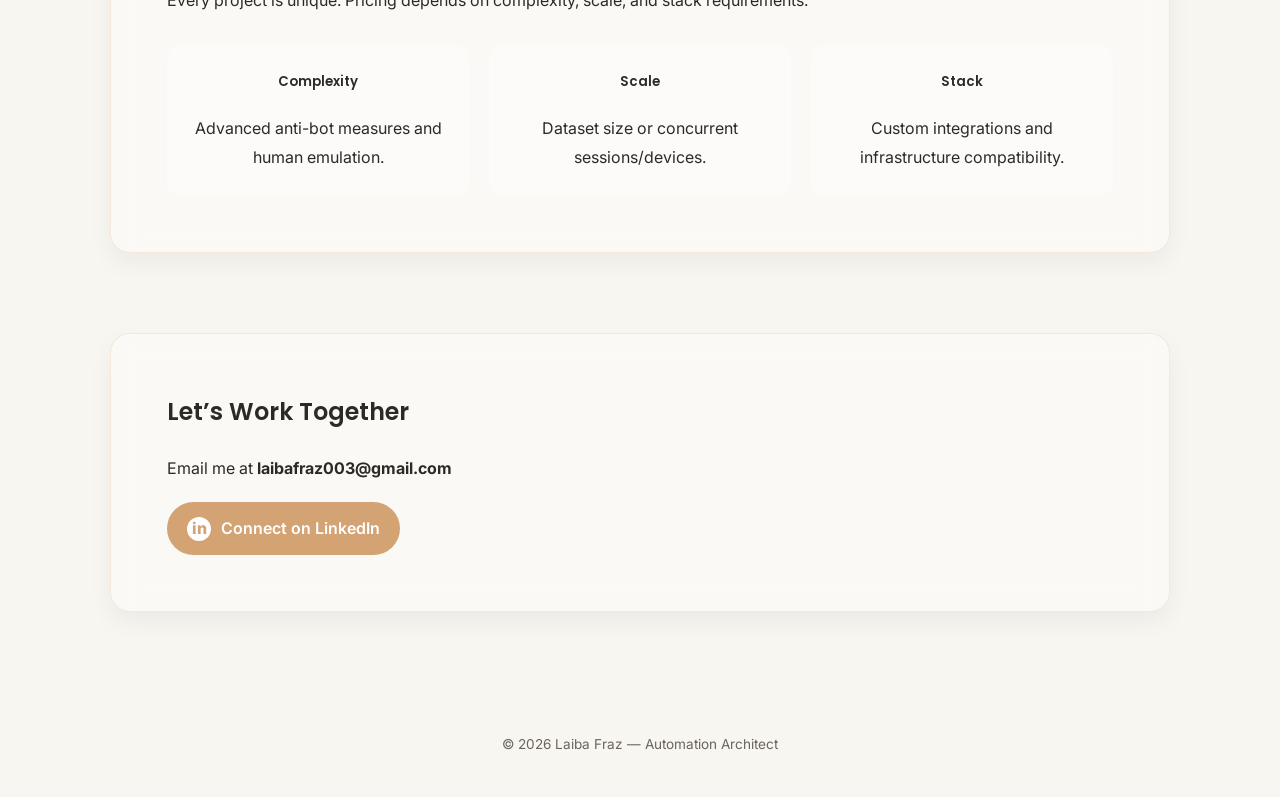
==== commit 62470378: "Added Next js in skill segment" ====
--- a/index.html
+++ b/index.html
@@ -76,14 +76,14 @@
           </div>
         </div>
 
-        <div class="skill-category">
-          <h4>Frontend & Styling</h4>
-          <div class="skill-chips">
-            <span>React.js</span><span>Electron.js</span><span>Bootstrap</span>
-            <span>Tailwind CSS</span><span>HTML5</span><span>CSS3</span>
-            <span>JavaScript (ES6+)</span>
-          </div>
-        </div>
+        <div class="skill-category">
+          <h4>Frontend & Styling</h4>
+          <div class="skill-chips">
+            <span>React.js</span><span>Next.js</span><span>Electron.js</span><span>Bootstrap</span>
+            <span>Tailwind CSS</span><span>HTML5</span><span>CSS3</span>
+            <span>JavaScript (ES6+)</span>
+          </div>
+        </div>
 
         <div class="skill-category">
           <h4>AI & Integration</h4>
